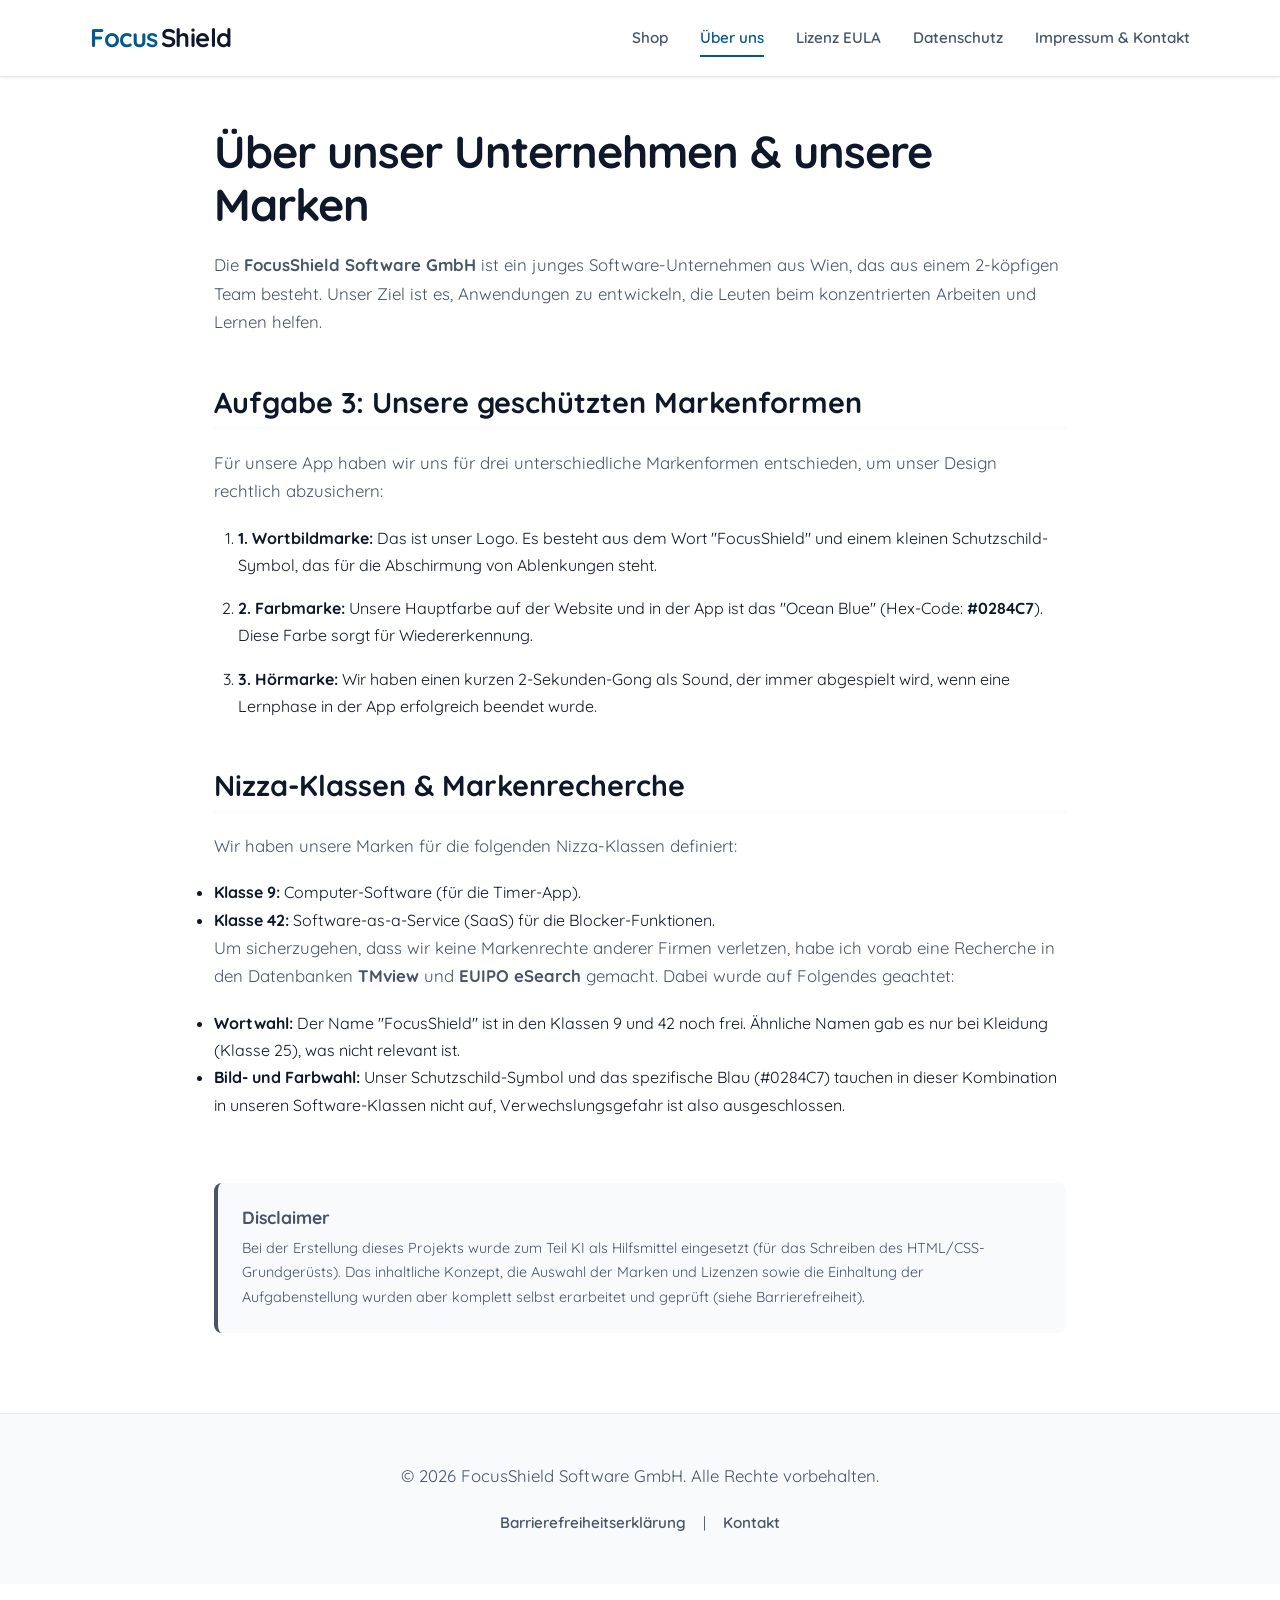
==== about.html @ ff103b46 "Add files via upload" ====
<!DOCTYPE html>
<html lang="de">
<head>
    <meta charset="UTF-8">
    <meta name="viewport" content="width=device-width, initial-scale=1.0">
    <title>Über uns & Marken - FocusShield Webshop</title>
    <link rel="stylesheet" href="style.css">
</head>
<body>
<header role="banner">
    <div class="nav-container">
        <div class="logo">
            <a href="index.html" aria-label="FocusShield Startseite"><span>Focus</span>Shield</a>
        </div>
        <nav role="navigation" aria-label="Hauptnavigation">
            <ul>
                <li><a href="index.html" >Shop</a></li>
                <li><a href="about.html" class="active">Über uns</a></li>
                <li><a href="lizenz.html" >Lizenz EULA</a></li>
                <li><a href="datenschutz.html" >Datenschutz</a></li>
                <li><a href="impressum.html" >Impressum & Kontakt</a></li>
            </ul>
        </nav>
    </div>
</header>
<main id="main-content" role="main">
    <section>
        <h1>Über unser Unternehmen & unsere Marken</h1>
        <p>Die <strong>FocusShield Software GmbH</strong> ist ein junges Software-Unternehmen aus Wien, das aus einem 2-köpfigen Team besteht. Unser Ziel ist es, Anwendungen zu entwickeln, die Leuten beim konzentrierten Arbeiten und Lernen helfen.</p>

        <h2>Aufgabe 3: Unsere geschützten Markenformen</h2>
        <p>Für unsere App haben wir uns für drei unterschiedliche Markenformen entschieden, um unser Design rechtlich abzusichern:</p>

        <ol style="margin-left: 1.5rem; margin-bottom: 2rem;">
            <li style="margin-bottom: 1rem;"><strong>1. Wortbildmarke:</strong> Das ist unser Logo. Es besteht aus dem Wort "FocusShield" und einem kleinen Schutzschild-Symbol, das für die Abschirmung von Ablenkungen steht.</li>
            <li style="margin-bottom: 1rem;"><strong>2. Farbmarke:</strong> Unsere Hauptfarbe auf der Website und in der App ist das "Ocean Blue" (Hex-Code: <strong>#0284C7</strong>). Diese Farbe sorgt für Wiedererkennung.</li>
            <li style="margin-bottom: 1rem;"><strong>3. Hörmarke:</strong> Wir haben einen kurzen 2-Sekunden-Gong als Sound, der immer abgespielt wird, wenn eine Lernphase in der App erfolgreich beendet wurde.</li>
        </ol>

        <h2>Nizza-Klassen & Markenrecherche</h2>
        <p>Wir haben unsere Marken für die folgenden Nizza-Klassen definiert:</p>
        <ul>
            <li><strong>Klasse 9:</strong> Computer-Software (für die Timer-App).</li>
            <li><strong>Klasse 42:</strong> Software-as-a-Service (SaaS) für die Blocker-Funktionen.</li>
        </ul>

        <p>Um sicherzugehen, dass wir keine Markenrechte anderer Firmen verletzen, habe ich vorab eine Recherche in den Datenbanken <strong>TMview</strong> und <strong>EUIPO eSearch</strong> gemacht. Dabei wurde auf Folgendes geachtet:</p>
        <ul>
            <li><strong>Wortwahl:</strong> Der Name "FocusShield" ist in den Klassen 9 und 42 noch frei. Ähnliche Namen gab es nur bei Kleidung (Klasse 25), was nicht relevant ist.</li>
            <li><strong>Bild- und Farbwahl:</strong> Unser Schutzschild-Symbol und das spezifische Blau (#0284C7) tauchen in dieser Kombination in unseren Software-Klassen nicht auf, Verwechslungsgefahr ist also ausgeschlossen.</li>
        </ul>

        <div style="margin-top: 4rem; padding: 1.5rem; background-color: var(--card-bg); border-left: 4px solid var(--text-muted); border-radius: 8px;">
            <h3 style="font-size: 1.1rem; margin-bottom: 0.5rem; color: var(--text-muted);">Disclaimer</h3>
            <p style="font-size: 0.9rem; color: var(--text-muted); margin-bottom: 0;">
                Bei der Erstellung dieses Projekts wurde zum Teil KI als Hilfsmittel eingesetzt (für das Schreiben des HTML/CSS-Grundgerüsts). Das inhaltliche Konzept, die Auswahl der Marken und Lizenzen sowie die Einhaltung der Aufgabenstellung wurden aber komplett selbst erarbeitet und geprüft (siehe Barrierefreiheit).
            </p>
        </div>
    </section>
</main>
<footer role="contentinfo">
    <p>&copy; 2026 FocusShield Software GmbH. Alle Rechte vorbehalten.</p>
    <nav aria-label="Fußzeilen-Navigation">
        <a href="barrierefreiheit.html" >Barrierefreiheitserklärung</a> |
        <a href="impressum.html">Kontakt</a>
    </nav>
</footer>
</body>
</html>
---- style.css ----
/* FocusShield Webshop Stylesheet - WCAG 2.2 AA Compliant Palette (Light Mode - Polished) */
@import url('https://fonts.googleapis.com/css2?family=Quicksand:wght@400;500;600;700&display=swap');

:root {
    --bg-color: #ffffff;
    --card-bg: #f8fafc;
    --text-color: #0f172a;
    --text-muted: #475569;
    --primary: #02598b;    
    --primary-hover: #013f63;
    --border-color: #e2e8f0;
    --focus-ring: #0ea5e9;
    --shadow-sm: 0 1px 3px rgba(0,0,0,0.05), 0 1px 2px rgba(0,0,0,0.03);
    --shadow-md: 0 4px 6px -1px rgba(0,0,0,0.05), 0 2px 4px -1px rgba(0,0,0,0.03);
}

* {
    box-sizing: border-box;
    margin: 0;
    padding: 0;
}

body {
    font-family: 'Quicksand', system-ui, -apple-system, sans-serif;
    background-color: var(--bg-color);
    color: var(--text-color);
    line-height: 1.7;
    padding-bottom: 4rem;
    -webkit-font-smoothing: antialiased;
}

input:focus, select:focus, textarea:focus, button:focus, a:focus {
    outline: 3px solid var(--focus-ring);
    outline-offset: 3px;
    border-radius: 4px;
}

header {
    background-color: rgba(255, 255, 255, 0.95);
    backdrop-filter: blur(8px);
    border-bottom: 1px solid var(--border-color);
    padding: 1rem 2rem;
    position: sticky;
    top: 0;
    z-index: 100;
    box-shadow: var(--shadow-sm);
}

.nav-container {
    max-width: 1100px;
    margin: 0 auto;
    display: flex;
    justify-content: space-between;
    align-items: center;
}

.logo a {
    font-size: 1.6rem;
    font-weight: 700;
    color: var(--text-color);
    text-decoration: none;
    display: flex;
    align-items: center;
    gap: 0.2rem;
    letter-spacing: -0.5px;
}

.logo span { color: var(--primary); }

nav ul {
    display: flex;
    list-style: none;
    gap: 2rem;
}

nav a {
    color: var(--text-muted);
    text-decoration: none;
    font-weight: 600;
    font-size: 0.95rem;
    padding: 0.5rem 0;
    transition: color 0.3s ease, border-color 0.3s ease;
    border-bottom: 2px solid transparent;
}

nav a:hover, nav a.active {
    color: var(--primary);
    border-bottom: 2px solid var(--primary);
}

main {
    max-width: 900px;
    margin: 3rem auto;
    padding: 0 1.5rem;
}

h1, h2, h3 {
    margin-bottom: 1.2rem;
    font-weight: 700;
    color: var(--text-color);
    line-height: 1.2;
}

h1 { font-size: 2.8rem; letter-spacing: -1px; }
h2 {
    font-size: 1.8rem;
    margin-top: 3rem;
    padding-bottom: 0.5rem;
    border-bottom: 2px solid var(--card-bg);
}
p { margin-bottom: 1.2rem; color: var(--text-muted); font-size: 1.05rem; }

.hero {
    text-align: center;
    padding: 4rem 2rem;
    background: linear-gradient(145deg, var(--card-bg) 0%, #ffffff 100%);
    border-radius: 16px;
    margin-bottom: 4rem;
    border: 1px solid var(--border-color);
    box-shadow: var(--shadow-sm);
}

.media-container {
    margin: 2.5rem auto 1rem;
    max-width: 800px;
    border-radius: 12px;
    overflow: hidden;
    border: 4px solid #ffffff;
    box-shadow: var(--shadow-md);
    background-color: var(--card-bg);
}
video, img { width: 100%; display: block; border-radius: 8px; }

.interactive-box {
    background-color: #f0f9ff;
    padding: 2rem;
    border-radius: 12px;
    border: 1px dashed var(--primary);
    margin: 2rem 0;
    text-align: center;
}
.interactive-box h3 { color: var(--primary); margin-bottom: 0.5rem; }

button.btn, .btn {
    background-color: var(--primary);
    color: #ffffff;
    border: none;
    padding: 0.85rem 2rem;
    font-size: 1rem;
    font-weight: 700;
    border-radius: 8px;
    cursor: pointer;
    transition: all 0.2s ease;
    display: inline-block;
    text-decoration: none;
    box-shadow: 0 2px 4px rgba(2, 132, 199, 0.2);
}
button.btn:hover, .btn:hover {
    background-color: var(--primary-hover);
    transform: translateY(-2px);
    box-shadow: 0 4px 6px rgba(2, 132, 199, 0.3);
}

.shop-grid {
    display: grid;
    grid-template-columns: repeat(auto-fit, minmax(320px, 1fr));
    gap: 2.5rem;
    margin-top: 2.5rem;
}

.card {
    background-color: #ffffff;
    border: 1px solid var(--border-color);
    border-radius: 16px;
    padding: 2.5rem;
    display: flex;
    flex-direction: column;
    justify-content: space-between;
    transition: transform 0.3s ease, box-shadow 0.3s ease;
    box-shadow: var(--shadow-sm);
}

.card:hover {
    transform: translateY(-5px);
    box-shadow: var(--shadow-md);
}

.card.featured {
    border-color: var(--primary);
    border-width: 2px;
    position: relative;
}

.card.featured::before {
    content: "Bestseller";
    position: absolute;
    top: -14px;
    right: 24px;
    background-color: var(--primary);
    color: white;
    padding: 0.3rem 1rem;
    font-size: 0.85rem;
    font-weight: 700;
    border-radius: 20px;
    text-transform: uppercase;
    letter-spacing: 0.5px;
}

.price {
    font-size: 2.5rem;
    font-weight: 700;
    color: var(--text-color);
    margin: 1.5rem 0;
    display: flex;
    align-items: baseline;
    gap: 0.5rem;
}

.features-list { list-style: none; margin: 2rem 0; padding-top: 1.5rem; border-top: 1px solid var(--border-color); }
.features-list li { margin-bottom: 0.8rem; color: var(--text-color); font-weight: 500; display: flex; align-items: center; gap: 0.5rem; }

.form-group { margin-bottom: 1.5rem; }
label { display: block; margin-bottom: 0.5rem; font-weight: 600; color: var(--text-color); }
input, textarea, select {
    width: 100%;
    padding: 0.9rem;
    background-color: #ffffff;
    border: 1px solid var(--border-color);
    color: var(--text-color);
    border-radius: 8px;
    font-family: inherit;
    transition: border-color 0.2s ease, box-shadow 0.2s ease;
}
input:focus, textarea:focus {
    border-color: var(--primary);
    box-shadow: 0 0 0 3px rgba(2, 132, 199, 0.1);
}

table { width: 100%; border-collapse: separate; border-spacing: 0; margin: 2rem 0; border: 1px solid var(--border-color); border-radius: 8px; overflow: hidden; }
th, td { padding: 1.2rem; text-align: left; border-bottom: 1px solid var(--border-color); }
th { background-color: var(--card-bg); color: var(--text-color); font-weight: 700; }
tr:last-child td { border-bottom: none; }
tr:nth-child(even) { background-color: #fbfcfd; }

footer {
    background-color: var(--card-bg);
    border-top: 1px solid var(--border-color);
    padding: 3rem 2rem;
    text-align: center;
    font-size: 0.95rem;
    color: var(--text-muted);
    margin-top: 5rem;
}
footer nav { margin-top: 1rem; }
footer nav a {
    color: var(--text-muted);
    margin: 0 0.8rem;
    text-decoration: none;
    font-weight: 600;
}
footer nav a:hover { color: var(--primary); text-decoration: underline; }
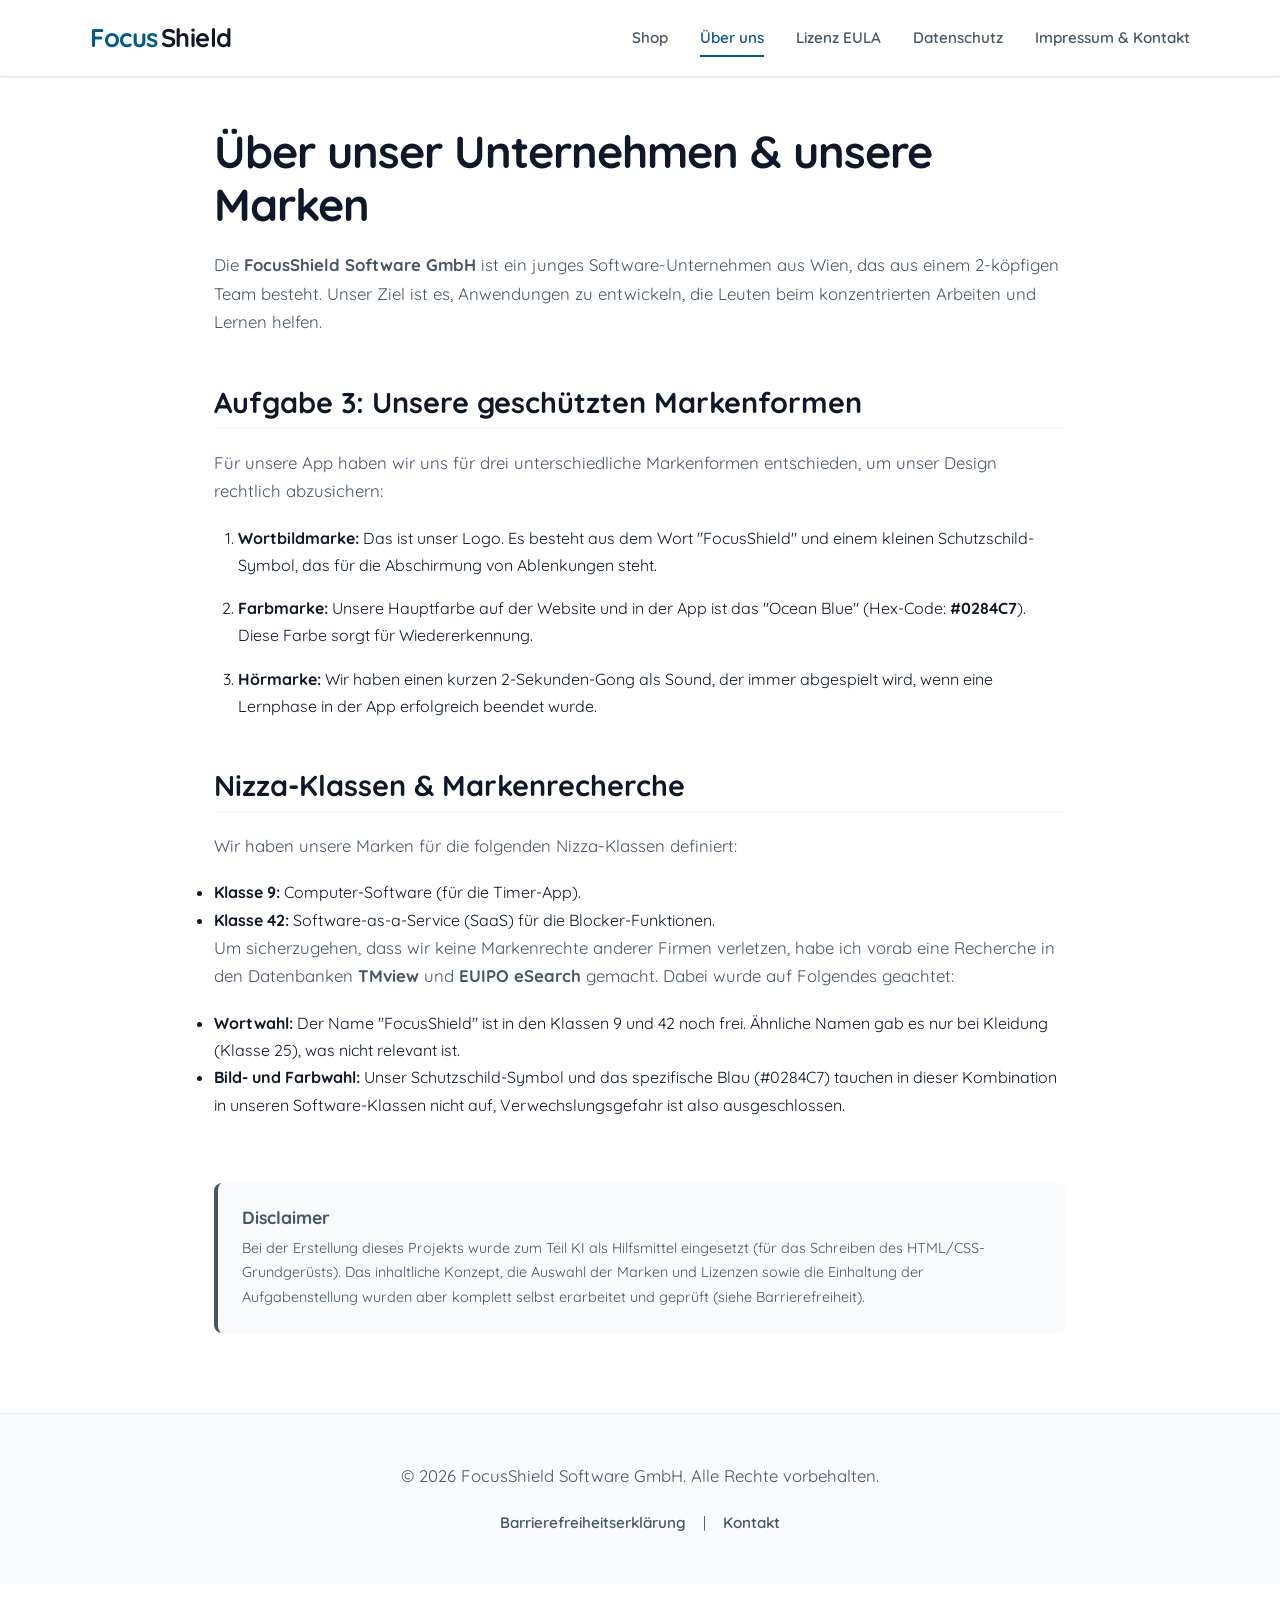
==== commit a9816a7e: "Update about.html" ====
--- a/about.html
+++ b/about.html
@@ -32,9 +32,9 @@
         <p>Für unsere App haben wir uns für drei unterschiedliche Markenformen entschieden, um unser Design rechtlich abzusichern:</p>
 
         <ol style="margin-left: 1.5rem; margin-bottom: 2rem;">
-            <li style="margin-bottom: 1rem;"><strong>1. Wortbildmarke:</strong> Das ist unser Logo. Es besteht aus dem Wort "FocusShield" und einem kleinen Schutzschild-Symbol, das für die Abschirmung von Ablenkungen steht.</li>
-            <li style="margin-bottom: 1rem;"><strong>2. Farbmarke:</strong> Unsere Hauptfarbe auf der Website und in der App ist das "Ocean Blue" (Hex-Code: <strong>#0284C7</strong>). Diese Farbe sorgt für Wiedererkennung.</li>
-            <li style="margin-bottom: 1rem;"><strong>3. Hörmarke:</strong> Wir haben einen kurzen 2-Sekunden-Gong als Sound, der immer abgespielt wird, wenn eine Lernphase in der App erfolgreich beendet wurde.</li>
+            <li style="margin-bottom: 1rem;"><strong>Wortbildmarke:</strong> Das ist unser Logo. Es besteht aus dem Wort "FocusShield" und einem kleinen Schutzschild-Symbol, das für die Abschirmung von Ablenkungen steht.</li>
+            <li style="margin-bottom: 1rem;"><strong>Farbmarke:</strong> Unsere Hauptfarbe auf der Website und in der App ist das "Ocean Blue" (Hex-Code: <strong>#0284C7</strong>). Diese Farbe sorgt für Wiedererkennung.</li>
+            <li style="margin-bottom: 1rem;"><strong>Hörmarke:</strong> Wir haben einen kurzen 2-Sekunden-Gong als Sound, der immer abgespielt wird, wenn eine Lernphase in der App erfolgreich beendet wurde.</li>
         </ol>
 
         <h2>Nizza-Klassen & Markenrecherche</h2>
@@ -66,4 +66,4 @@
     </nav>
 </footer>
 </body>
-</html>+</html>
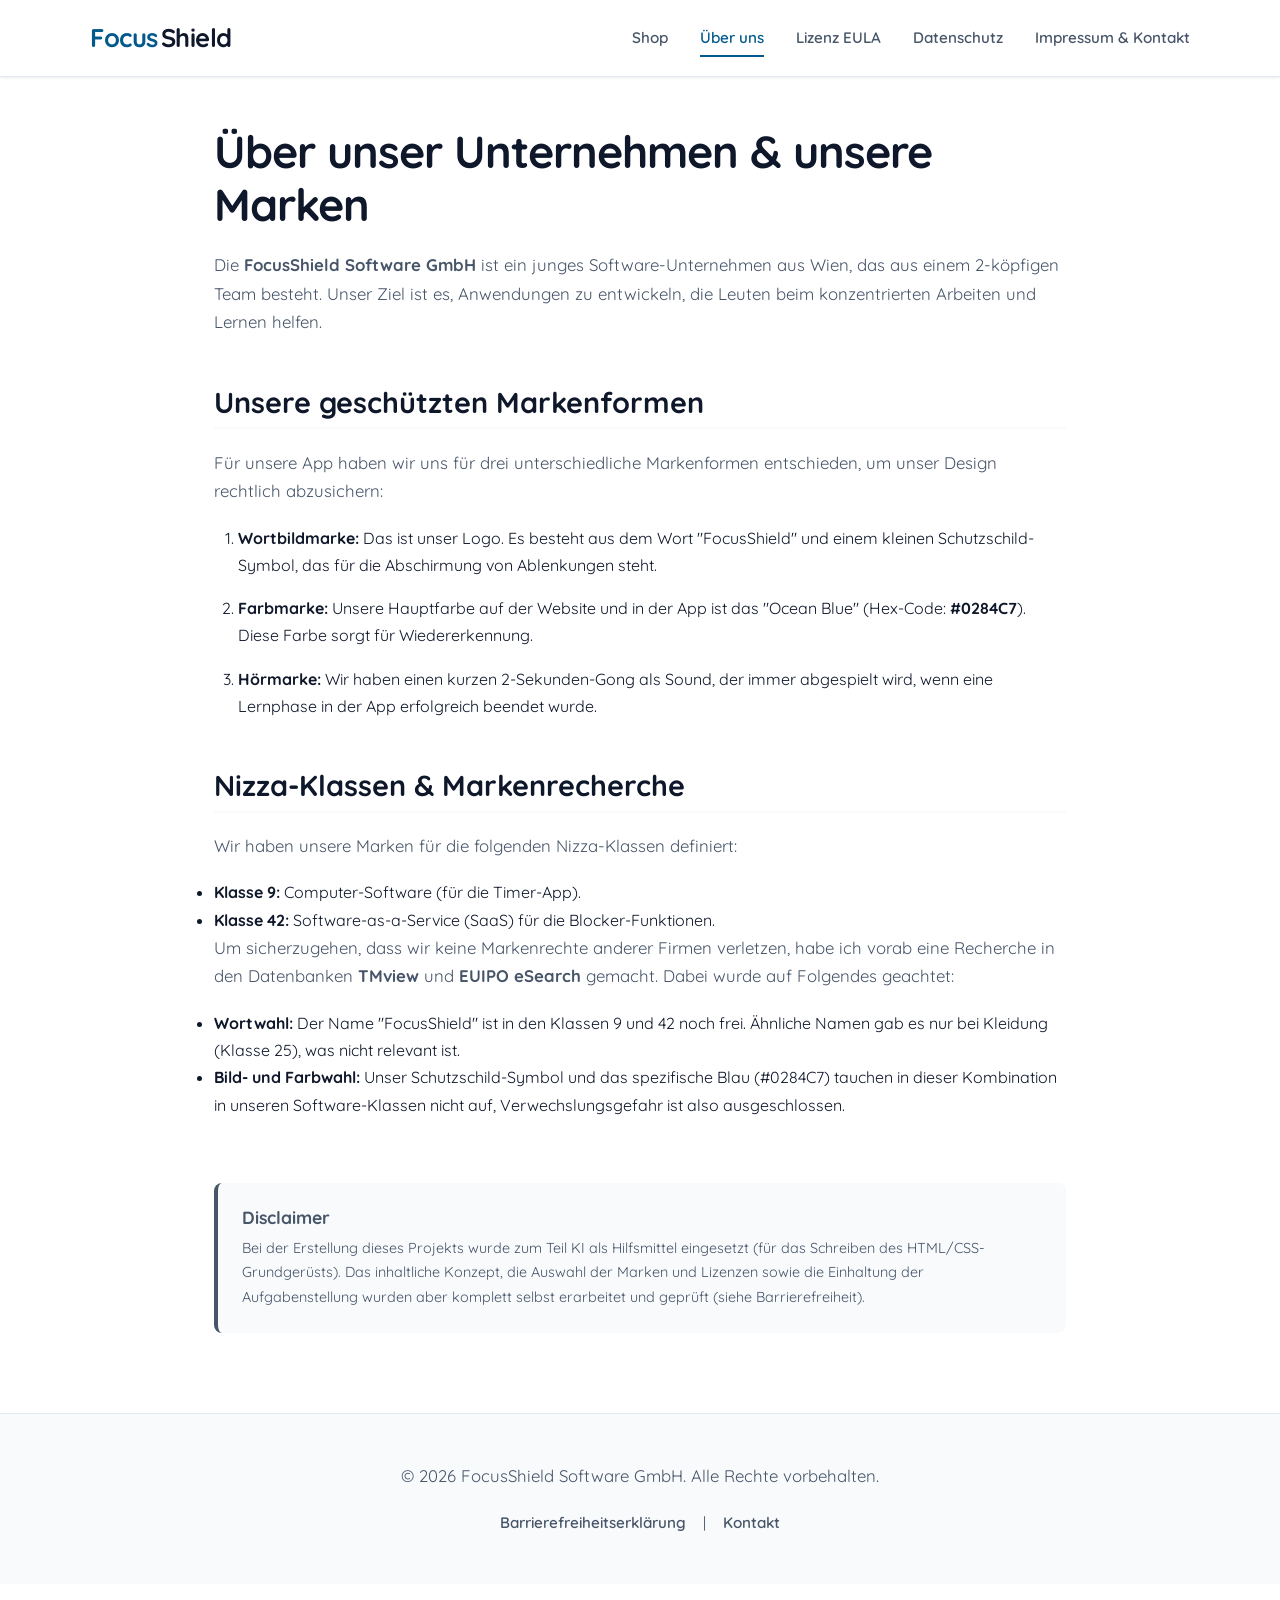
==== commit 20499a76: "about.html aktualisieren" ====
--- a/about.html
+++ b/about.html
@@ -28,7 +28,7 @@
         <h1>Über unser Unternehmen & unsere Marken</h1>
         <p>Die <strong>FocusShield Software GmbH</strong> ist ein junges Software-Unternehmen aus Wien, das aus einem 2-köpfigen Team besteht. Unser Ziel ist es, Anwendungen zu entwickeln, die Leuten beim konzentrierten Arbeiten und Lernen helfen.</p>
 
-        <h2>Aufgabe 3: Unsere geschützten Markenformen</h2>
+        <h2>Unsere geschützten Markenformen</h2>
         <p>Für unsere App haben wir uns für drei unterschiedliche Markenformen entschieden, um unser Design rechtlich abzusichern:</p>
 
         <ol style="margin-left: 1.5rem; margin-bottom: 2rem;">
